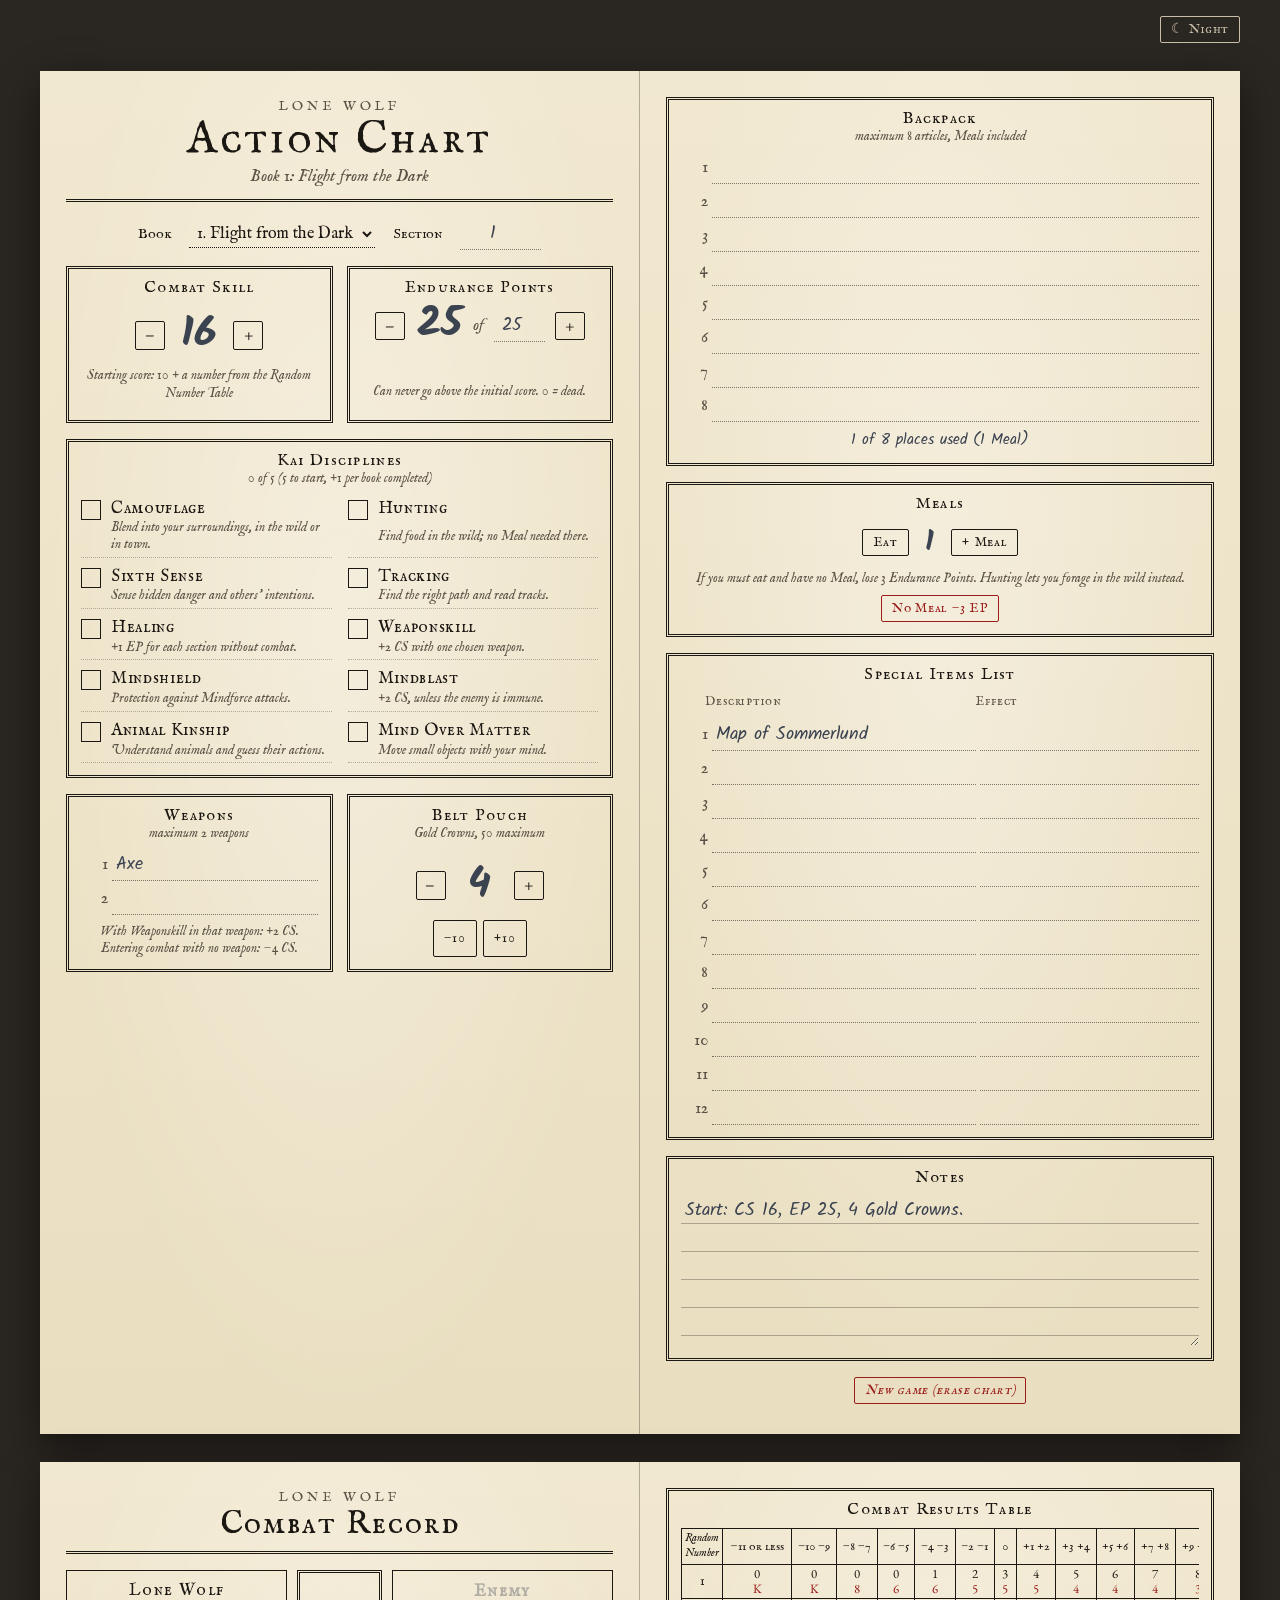
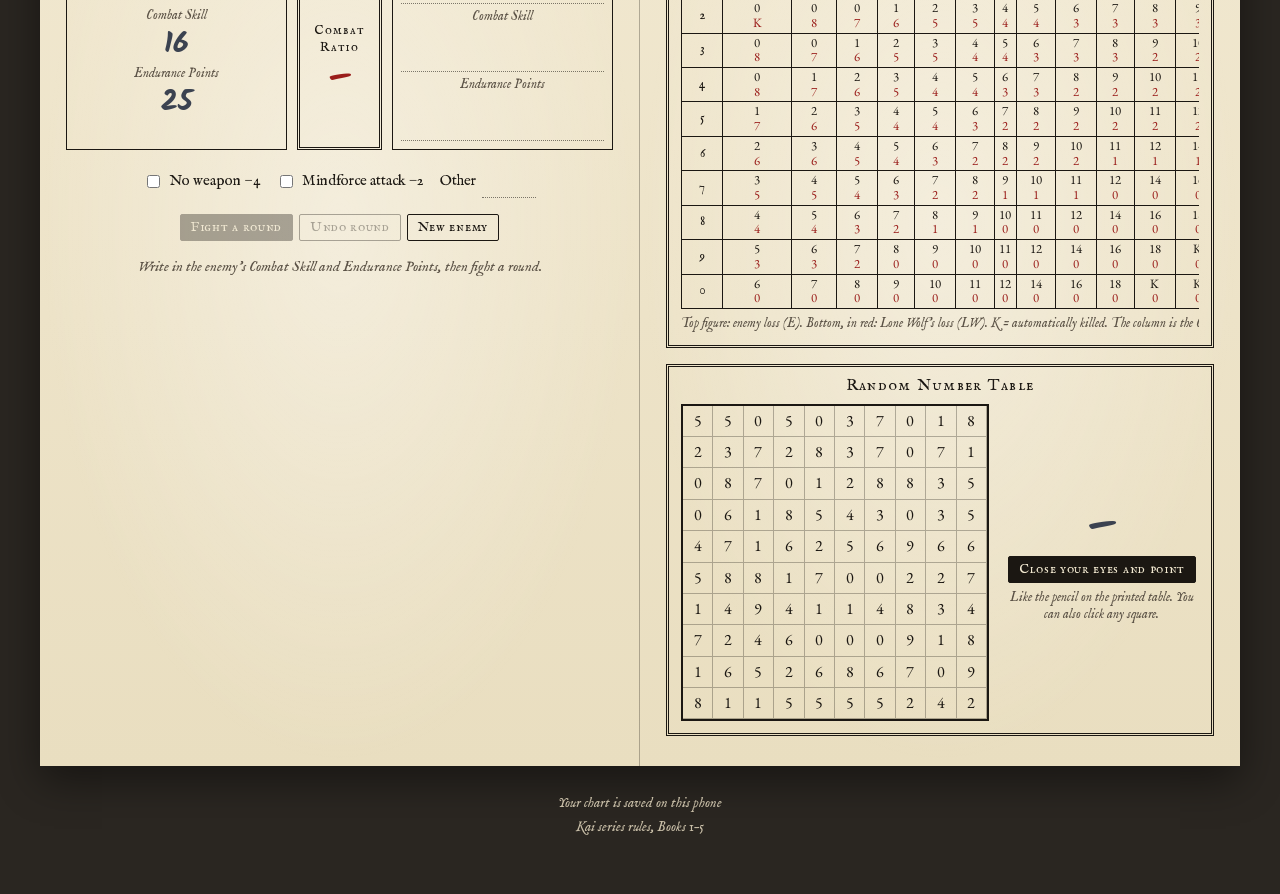
==== LoneWolf-android/app/src/main/assets/index.html @ be319296 "Lone Wolf Action Chart: web page and Android app A digital Action Chart for the Kai series (Books 1-" ====
<!doctype html>
<html lang="en">
<head>
<meta charset="utf-8">
<meta name="viewport" content="width=device-width, initial-scale=1, viewport-fit=cover">
<style>
:root{padding-top:env(safe-area-inset-top,0px);padding-bottom:env(safe-area-inset-bottom,0px)}
body{margin:0}
img{max-width:100%}
[hidden]{display:none!important}
</style><title>Lone Wolf Action Chart</title>
<meta name="claude:viewport-fit-sides" content="cover">
<link rel="stylesheet" href="fonts/fonts.css">
<style>
/* Layout: the printed Action Chart from the gamebooks. Two facing pages on a desk: the chart (stats, disciplines, gear) and the combat pages (Combat Record, Combat Results Table, Random Number Table). Day = paper and ink; Night = black page with pale ink. Entries are written in pencil. */
:root{
  color-scheme:light;
  --desk:#2A2621; --paper:#F1E8D0; --paper-2:#E9DEC0; --ink:#1B1712; --ink-soft:#5B5246;
  --pencil:#3B4250; --red:#9A1D1A; --red-on-ink:#F4B7B0; --hl:rgba(154,29,26,.14);
  --faint:rgba(27,23,18,.3); --faint-2:rgba(27,23,18,.55); --wash:rgba(27,23,18,.07);
  --sheen:rgba(255,255,255,.35); --shadow:rgba(0,0,0,.45); --foot:#C9BFA8; --placeholder:rgba(59,66,80,.35);
  --title:"IM Fell English SC", "Palatino Linotype", Georgia, serif;
  --serif:"EB Garamond", "Palatino Linotype", Georgia, serif;
  --fell:"IM Fell English", Georgia, serif;
  --hand:"Kalam", "Segoe Print", "Comic Sans MS", cursive;
}
:root.night{
  color-scheme:dark;
  --desk:#050505; --paper:#171512; --paper-2:#100F0D; --ink:#E7DDC5; --ink-soft:#A3987F;
  --pencil:#BAC6DA; --red:#E36A5F; --red-on-ink:#8E1A16; --hl:rgba(227,106,95,.2);
  --faint:rgba(231,221,197,.22); --faint-2:rgba(231,221,197,.45); --wash:rgba(231,221,197,.08);
  --sheen:rgba(255,255,255,.03); --shadow:rgba(0,0,0,.8); --foot:#8E8470; --placeholder:rgba(186,198,218,.3);
}
body{background:var(--desk);color:var(--ink);font-family:var(--serif);font-size:17px;line-height:1.4;
  padding-left:max(16px,env(safe-area-inset-left,0px));padding-right:max(16px,env(safe-area-inset-right,0px));padding-block:16px 56px;transition:background .3s}
.wrap{max-width:1200px;margin:0 auto;display:grid;gap:28px}
.topbar{display:flex;justify-content:flex-end}
.spread{display:grid;grid-template-columns:minmax(0,1fr) minmax(0,1fr);gap:0;box-shadow:0 14px 40px var(--shadow)}
@media (max-width:920px){.spread{grid-template-columns:minmax(0,1fr);gap:16px;box-shadow:none}.page{box-shadow:0 10px 28px var(--shadow)}}
.page{background:var(--paper);background-image:radial-gradient(ellipse at 50% 40%,var(--sheen),transparent 70%),linear-gradient(var(--paper),var(--paper-2));
  padding:26px 26px 30px;display:grid;gap:16px;align-content:start;min-width:0}
.spread .page:first-child{border-right:1px solid var(--faint)}
@media (max-width:480px){.page{padding:18px 14px 22px}}

h1,h2,h3{margin:0;font-weight:400;text-wrap:balance}
.masthead{text-align:center;display:grid;gap:2px;border-bottom:3px double var(--ink);padding-bottom:10px}
.masthead .series{font-family:var(--title);letter-spacing:.3em;font-size:.85rem;color:var(--ink-soft)}
.masthead h1,.masthead h2{font-family:var(--title);font-size:clamp(2rem,5vw,2.8rem);letter-spacing:.06em;line-height:1}
.masthead h2{font-size:2rem}
.masthead .book{font-family:var(--fell);font-style:italic;color:var(--ink-soft)}
.meta{display:flex;flex-wrap:wrap;gap:8px 18px;justify-content:center;align-items:baseline;font-family:var(--title);font-size:.9rem}
.meta select{font-family:var(--fell);font-size:1rem;background:transparent;border:0;border-bottom:1px dotted var(--ink);color:var(--ink);padding:2px 4px;max-width:100%}
.meta select option,.ws select option{background:var(--paper);color:var(--ink)}
#section{width:4.5em;text-align:center}

.box{border:3px double var(--ink);padding:10px 12px 12px;display:grid;gap:8px;min-width:0;position:relative}
.box>.cap{font-family:var(--title);font-size:1.02rem;letter-spacing:.08em;text-align:center;line-height:1.15}
.box>.cap small{display:block;font-family:var(--fell);font-style:italic;letter-spacing:0;font-size:.82rem;color:var(--ink-soft)}
.rule{font-family:var(--fell);font-style:italic;font-size:.82rem;color:var(--ink-soft);text-align:center;line-height:1.3}
.two{display:grid;grid-template-columns:minmax(0,1fr) minmax(0,1fr);gap:14px}
@media (max-width:480px){.two{grid-template-columns:minmax(0,1fr)}}

.hand,input.hand,textarea.hand{font-family:var(--hand);color:var(--pencil)}
input.hand,textarea.hand{background:transparent;border:0;border-bottom:1px dotted var(--faint-2);border-radius:0;font-size:1.12rem;padding:1px 4px;width:100%;box-sizing:border-box;min-width:0}
input.hand::placeholder,textarea.hand::placeholder{color:var(--placeholder)}
textarea.hand{resize:vertical;min-height:150px;line-height:1.75rem;border:0;
  background-image:repeating-linear-gradient(transparent 0 calc(1.75rem - 1px),var(--faint) calc(1.75rem - 1px) 1.75rem);background-attachment:local}
input:focus-visible,textarea:focus-visible,select:focus-visible,button:focus-visible{outline:2px solid var(--red);outline-offset:2px}

button{font:inherit;cursor:pointer;background:transparent;color:var(--ink);border:1px solid var(--ink);border-radius:2px;padding:3px 10px;font-family:var(--title);font-size:.85rem;letter-spacing:.05em}
button:hover{background:var(--wash)}
button:disabled{opacity:.35;cursor:not-allowed}
button.strong{background:var(--ink);color:var(--paper)}
button.strong:hover{background:var(--ink-soft)}
button.red{color:var(--red);border-color:var(--red)}
.theme-btn{color:var(--foot);border-color:var(--foot);display:flex;gap:8px;align-items:center}
.theme-btn:hover{background:rgba(255,255,255,.06)}
.tools{display:flex;gap:6px;flex-wrap:wrap;justify-content:center}
.step{min-width:30px;padding:2px 6px;font-family:var(--serif);font-size:1rem}

.score{display:flex;align-items:center;justify-content:center;gap:10px;flex-wrap:wrap}
.score .val{font-family:var(--hand);font-weight:700;font-size:2.6rem;line-height:1;color:var(--pencil);min-width:2.2ch;text-align:center}
.score .of{font-family:var(--fell);font-style:italic;color:var(--ink-soft)}
.score input{width:2.8em;text-align:center}
.tally{display:flex;flex-wrap:wrap;gap:2px 6px;justify-content:center;font-family:var(--hand);color:var(--ink-soft);font-size:.95rem;min-height:1.3em}
.tally s{color:var(--placeholder)}
.dead .val{color:var(--red)}

.discs{display:grid;grid-template-columns:repeat(auto-fill,minmax(220px,1fr));gap:4px 16px}
.disc{display:grid;grid-template-columns:22px 1fr;gap:0 8px;align-items:start;cursor:pointer;padding:3px 0;border-bottom:1px dotted var(--faint)}
.disc input{position:absolute;opacity:0;pointer-events:none}
.tick{width:18px;height:18px;border:1.5px solid var(--ink);margin-top:3px;display:grid;place-items:center;font-family:var(--hand);font-weight:700;color:var(--pencil);font-size:1.15rem;line-height:1}
.disc input:checked+.tick::after{content:"✓"}
.disc input:focus-visible+.tick{outline:2px solid var(--red);outline-offset:2px}
.disc b{font-family:var(--title);font-weight:400;letter-spacing:.04em}
.disc small{grid-column:2;font-family:var(--fell);font-style:italic;color:var(--ink-soft);font-size:.83rem;line-height:1.25}
.disc.on b{text-decoration:underline;text-decoration-style:wavy;text-decoration-color:var(--faint-2);text-underline-offset:3px}
.count{font-family:var(--hand);color:var(--pencil);text-align:center}
.count.over{color:var(--red)}
.ws{display:flex;gap:8px;align-items:baseline;justify-content:center;flex-wrap:wrap;font-family:var(--fell);font-style:italic}
.ws select{font-family:var(--hand);color:var(--pencil);font-size:1.05rem;background:transparent;border:0;border-bottom:1px dotted var(--ink)}

.lines{display:grid;gap:2px}
.line{display:grid;grid-template-columns:1.6em minmax(0,1fr);align-items:baseline;gap:4px}
.line i{font-style:normal;font-family:var(--fell);color:var(--ink-soft);text-align:right;font-variant-numeric:tabular-nums}
.line.fx{grid-template-columns:1.6em minmax(0,1.2fr) minmax(0,1fr)}
.colhead{display:grid;grid-template-columns:1.6em minmax(0,1.2fr) minmax(0,1fr);gap:4px;font-family:var(--title);font-size:.8rem;letter-spacing:.06em;color:var(--ink-soft)}
.meal{display:flex;align-items:center;justify-content:center;gap:10px;flex-wrap:wrap}
.meal .val{font-family:var(--hand);font-weight:700;font-size:1.8rem;color:var(--pencil);min-width:1.5ch;text-align:center}
.packcount{text-align:center;font-family:var(--hand);color:var(--pencil);font-size:.95rem}
.packcount.over{color:var(--red)}

.record{display:grid;grid-template-columns:minmax(0,1fr) auto minmax(0,1fr);gap:10px;align-items:stretch}
@media (max-width:480px){.record{grid-template-columns:minmax(0,1fr)}}
.side{border:1.5px solid var(--ink);padding:8px;display:grid;gap:4px;text-align:center;align-content:start}
.side .who{font-family:var(--title);letter-spacing:.08em}
.side .lab{font-family:var(--fell);font-style:italic;font-size:.82rem;color:var(--ink-soft)}
.side .v{font-family:var(--hand);font-weight:700;font-size:1.8rem;color:var(--pencil);line-height:1.1}
.side input.hand{text-align:center;font-weight:700;font-size:1.5rem}
.side input.hand.who{font-size:1.1rem}
.ratiobox{border:3px double var(--ink);display:grid;place-content:center;text-align:center;padding:8px 14px;gap:2px}
.ratiobox .lab{font-family:var(--title);font-size:.8rem;letter-spacing:.08em}
.ratiobox .v{font-family:var(--hand);font-weight:700;font-size:2.4rem;color:var(--red);line-height:1}
.mods{display:flex;flex-wrap:wrap;gap:4px 16px;justify-content:center;font-family:var(--fell);font-size:.92rem}
.mods label{display:flex;gap:6px;align-items:center;cursor:pointer}
.mods input[type=checkbox]{accent-color:var(--ink)}
.mods input.hand{width:3em;text-align:center}
.verdict{text-align:center;font-family:var(--title);font-size:1.15rem;letter-spacing:.06em;padding:6px;border-top:1px solid var(--ink);border-bottom:1px solid var(--ink)}
.verdict.lose{color:var(--red)}
.log{max-height:210px;overflow:auto}
.log table{width:100%;border-collapse:collapse;font-size:.92rem}
.log th{font-family:var(--title);font-weight:400;font-size:.78rem;letter-spacing:.06em;color:var(--ink-soft);border-bottom:1px solid var(--ink);text-align:center;padding:2px}
.log td{font-family:var(--hand);color:var(--pencil);text-align:center;border-bottom:1px dotted var(--faint);padding:1px 2px}
.log td.l{color:var(--red)}
.empty{font-family:var(--fell);font-style:italic;color:var(--ink-soft);text-align:center;font-size:.92rem}

.scroll{overflow-x:auto}
.crt{border-collapse:collapse;font-family:var(--serif);font-size:.8rem;width:100%;min-width:620px;font-variant-numeric:tabular-nums}
.crt th,.crt td{border:1px solid var(--ink);padding:2px 3px;text-align:center;white-space:nowrap}
.crt thead th{font-family:var(--title);font-weight:400;font-size:.76rem}
.crt tbody th{font-family:var(--title);font-weight:400;width:2em}
.crt td{line-height:1.15}
.crt td .e{display:block}
.crt td .l{display:block;color:var(--red)}
.crt .col-on{background:var(--hl)}
.crt td.hit{background:var(--ink);color:var(--paper)}
.crt td.hit .l{color:var(--red-on-ink)}
.crt caption{caption-side:bottom;font-family:var(--fell);font-style:italic;color:var(--ink-soft);font-size:.8rem;padding-top:6px;text-align:left}
.crt .corner{font-family:var(--fell);font-style:italic;font-size:.7rem}

.rnt-wrap{display:grid;grid-template-columns:auto minmax(0,1fr);gap:16px;align-items:center}
@media (max-width:480px){.rnt-wrap{grid-template-columns:minmax(0,1fr);justify-items:center}}
.rnt{display:grid;grid-template-columns:repeat(10,1.9em);border:2px solid var(--ink);font-family:var(--serif);font-size:1rem}
.rnt span{display:grid;place-items:center;height:1.9em;border-right:1px solid var(--faint);border-bottom:1px solid var(--faint);position:relative;cursor:pointer;user-select:none}
.rnt span:hover{background:var(--wash)}
.rnt span.dot::after{content:"";position:absolute;inset:3px;border:2px solid var(--pencil);border-radius:50%;transform:rotate(-12deg)}
.picked{display:grid;gap:6px;justify-items:center;text-align:center}
.picked .v{font-family:var(--hand);font-weight:700;font-size:3rem;line-height:1;color:var(--pencil);min-height:1em}
.picked .v.pop{animation:pop .3s ease}
@keyframes pop{from{transform:scale(.7) rotate(-10deg)}to{transform:none}}
@media (prefers-reduced-motion:reduce){.picked .v.pop{animation:none}body{transition:none}}

.foot{color:var(--foot);font-family:var(--fell);font-style:italic;font-size:.88rem;text-align:center;display:grid;gap:4px}
.confirm{display:flex;gap:6px;align-items:center;justify-content:center;flex-wrap:wrap;font-family:var(--fell);font-style:italic}
</style>

<div class="wrap">
  <div class="topbar"><button class="theme-btn" id="themeBtn" aria-pressed="false">☾ Night</button></div>

  <div class="spread">
    <div class="page">
      <div class="masthead">
        <div class="series">LONE WOLF</div>
        <h1>Action Chart</h1>
        <div class="book" id="bookName"></div>
      </div>
      <div class="meta">
        <label for="book">Book</label><select id="book"></select>
        <label for="section">Section</label><input class="hand" type="number" id="section" min="1" max="400" inputmode="numeric">
      </div>

      <div class="two">
        <div class="box" id="csBox">
          <div class="cap">Combat Skill</div>
          <div class="score"><button class="step" data-step="cs:-1" aria-label="Decrease Combat Skill">−</button><span class="val" id="csVal">0</span><button class="step" data-step="cs:1" aria-label="Increase Combat Skill">+</button></div>
          <div class="rule">Starting score: 10 + a number from the Random Number Table</div>
        </div>
        <div class="box" id="epBox">
          <div class="cap">Endurance Points</div>
          <div class="score"><button class="step" data-step="ep:-1" aria-label="Decrease Endurance">−</button><span class="val" id="epVal">0</span>
            <span class="of">of</span><input class="hand" type="number" id="epMax" min="1" aria-label="Initial Endurance"><button class="step" data-step="ep:1" aria-label="Increase Endurance">+</button></div>
          <div class="tally" id="tally" aria-hidden="true"></div>
          <div class="rule">Can never go above the initial score. 0 = dead.</div>
          <div class="tools"><button id="healBtn">Healing +1</button></div>
        </div>
      </div>

      <div class="box">
        <div class="cap">Kai Disciplines<small id="discCount" class="count"></small></div>
        <div class="discs" id="discs"></div>
        <div class="ws" id="wsBox" hidden>
          <label for="wsWeapon">Weaponskill in:</label><select id="wsWeapon"></select>
          <button id="wsRoll">Pick weapon at random</button>
        </div>
      </div>

      <div class="two">
        <div class="box">
          <div class="cap">Weapons<small>maximum 2 weapons</small></div>
          <div class="lines" id="weapons"></div>
          <div class="rule">With Weaponskill in that weapon: +2 CS. Entering combat with no weapon: −4 CS.</div>
        </div>
        <div class="box">
          <div class="cap">Belt Pouch<small>Gold Crowns, 50 maximum</small></div>
          <div class="score"><button class="step" data-step="gold:-1" aria-label="Remove one Gold Crown">−</button><span class="val" id="goldVal">0</span><button class="step" data-step="gold:1" aria-label="Add one Gold Crown">+</button></div>
          <div class="tools"><button data-step="gold:-10">−10</button><button data-step="gold:10">+10</button></div>
        </div>
      </div>
    </div>

    <div class="page">
      <div class="box">
        <div class="cap">Backpack<small>maximum 8 articles, Meals included</small></div>
        <div class="lines" id="pack"></div>
        <div class="packcount" id="packCount"></div>
      </div>
      <div class="box">
        <div class="cap">Meals</div>
        <div class="meal"><button id="eatMeal">Eat</button><span class="val" id="mealVal">0</span><button id="addMeal">+ Meal</button></div>
        <div class="rule">If you must eat and have no Meal, lose 3 Endurance Points. Hunting lets you forage in the wild instead.</div>
        <div class="tools"><button class="red" id="noMeal">No Meal −3 EP</button></div>
      </div>
      <div class="box">
        <div class="cap">Special Items List</div>
        <div class="colhead" aria-hidden="true"><span></span><span>Description</span><span>Effect</span></div>
        <div class="lines" id="special"></div>
      </div>
      <div class="box">
        <div class="cap">Notes</div>
        <textarea class="hand" id="notes" aria-label="Notes" placeholder="codes, choices, who waits for you in Holmgard…"></textarea>
      </div>
      <div class="confirm" id="newGameBox"></div>
    </div>
  </div>

  <div class="spread">
    <div class="page">
      <div class="masthead"><div class="series">LONE WOLF</div><h2>Combat Record</h2></div>
      <div class="record">
        <div class="side">
          <div class="who">Lone Wolf</div>
          <div class="lab">Combat Skill</div><div class="v" id="vsLw">0</div>
          <div class="lab">Endurance Points</div><div class="v" id="vsLwEp">0</div>
        </div>
        <div class="ratiobox"><span class="lab">Combat<br>Ratio</span><span class="v" id="ratio">–</span></div>
        <div class="side">
          <input class="hand who" type="text" id="foeName" placeholder="Enemy" aria-label="Enemy name">
          <label class="lab" for="foeCs">Combat Skill</label><input class="hand" type="number" id="foeCs" min="0" inputmode="numeric">
          <label class="lab" for="foeEp">Endurance Points</label><input class="hand" type="number" id="foeEp" min="0" inputmode="numeric">
        </div>
      </div>
      <div class="mods">
        <label><input type="checkbox" id="mMind"> Mindblast +2</label>
        <label><input type="checkbox" id="mWs"> Weaponskill +2</label>
        <label><input type="checkbox" id="mNoW"> No weapon −4</label>
        <label><input type="checkbox" id="mPsi"> Mindforce attack −2</label>
        <label>Other <input class="hand" type="number" id="mOther" step="1" aria-label="Other modifier"></label>
      </div>
      <div class="verdict" id="result" hidden></div>
      <div class="tools"><button class="strong" id="fight">Fight a round</button><button id="undo">Undo round</button><button id="clearFoe">New enemy</button></div>
      <div class="log" id="log"></div>
    </div>

    <div class="page">
      <div class="box">
        <div class="cap">Combat Results Table</div>
        <div class="scroll"><table class="crt" id="crt"></table></div>
      </div>
      <div class="box">
        <div class="cap">Random Number Table</div>
        <div class="rnt-wrap">
          <div class="rnt" id="rnt" role="grid" aria-label="Random Number Table"></div>
          <div class="picked">
            <div class="v" id="die">–</div>
            <button class="strong" id="rollBtn">Close your eyes and point</button>
            <div class="rule">Like the pencil on the printed table. You can also click any square.</div>
          </div>
        </div>
      </div>
    </div>
  </div>

  <div class="foot"><span id="status">Your chart is saved on this phone</span><span>Kai series rules, Books 1–5</span></div>
</div>

<script>
(function(){
/* ---------- theme (per-viewer preference) ---------- */
const TKEY="lw-action-chart-theme";
function hostDark(){const t=document.documentElement.dataset.theme;if(t)return t==="dark";return matchMedia("(prefers-color-scheme: dark)").matches}
let night;try{const t=localStorage.getItem(TKEY);night=t?t==="night":hostDark()}catch(e){night=hostDark()}
function applyTheme(){document.documentElement.classList.toggle("night",night);const b=document.getElementById("themeBtn");
  b.textContent=night?"☀ Day":"☾ Night";b.setAttribute("aria-pressed",String(night));b.setAttribute("aria-label",night?"Switch to day colours":"Switch to night colours")}
applyTheme();
document.getElementById("themeBtn").onclick=()=>{night=!night;try{localStorage.setItem(TKEY,night?"night":"day")}catch(e){}applyTheme()};

const BOOKS=["Flight from the Dark","Fire on the Water","The Caverns of Kalte","The Chasm of Doom","Shadow on the Sand"];
const DISC=[
 ["camouflage","Camouflage","Blend into your surroundings, in the wild or in town."],
 ["hunting","Hunting","Find food in the wild; no Meal needed there."],
 ["sixth","Sixth Sense","Sense hidden danger and others' intentions."],
 ["tracking","Tracking","Find the right path and read tracks."],
 ["healing","Healing","+1 EP for each section without combat."],
 ["weaponskill","Weaponskill","+2 CS with one chosen weapon."],
 ["mindshield","Mindshield","Protection against Mindforce attacks."],
 ["mindblast","Mindblast","+2 CS, unless the enemy is immune."],
 ["animal","Animal Kinship","Understand animals and guess their actions."],
 ["mom","Mind Over Matter","Move small objects with your mind."]
];
const WS=["Dagger","Spear","Mace","Short Sword","Warhammer","Sword","Axe","Sword","Quarterstaff","Broadsword"];
const COLS=["−11 or less","−10 −9","−8 −7","−6 −5","−4 −3","−2 −1","0","+1 +2","+3 +4","+5 +6","+7 +8","+9 +10","+11 or more"];
const CRT=[
 "0/K 0/K 0/8 0/6 1/6 2/5 3/5 4/5 5/4 6/4 7/4 8/3 9/3",
 "0/K 0/8 0/7 1/6 2/5 3/5 4/4 5/4 6/3 7/3 8/3 9/3 10/2",
 "0/8 0/7 1/6 2/5 3/5 4/4 5/4 6/3 7/3 8/3 9/2 10/2 11/2",
 "0/8 1/7 2/6 3/5 4/4 5/4 6/3 7/3 8/2 9/2 10/2 11/2 12/2",
 "1/7 2/6 3/5 4/4 5/4 6/3 7/2 8/2 9/2 10/2 11/2 12/2 14/1",
 "2/6 3/6 4/5 5/4 6/3 7/2 8/2 9/2 10/2 11/1 12/1 14/1 16/1",
 "3/5 4/5 5/4 6/3 7/2 8/2 9/1 10/1 11/1 12/0 14/0 16/0 18/0",
 "4/4 5/4 6/3 7/2 8/1 9/1 10/0 11/0 12/0 14/0 16/0 18/0 K/0",
 "5/3 6/3 7/2 8/0 9/0 10/0 11/0 12/0 14/0 16/0 18/0 K/0 K/0",
 "6/0 7/0 8/0 9/0 10/0 11/0 12/0 14/0 16/0 18/0 K/0 K/0 K/0"
].map(r=>r.split(" ").map(c=>c.split("/")));
const KEY="lw-action-chart-v1";
const $=id=>document.getElementById(id);
const clamp=(v,a,b)=>Math.max(a,Math.min(b,v));

let seed=1984;const sr=()=>{seed=(seed*1103515245+12345)&0x7fffffff;return seed};
const RNT=Array.from({length:100},()=>Math.floor(sr()/0x7fffffff*10)%10);
function pick(cell){const i=cell==null?Math.floor(Math.random()*100):cell;
  document.querySelectorAll("#rnt span").forEach((s,k)=>s.classList.toggle("dot",k===i));
  const d=$("die");d.textContent=RNT[i];d.classList.remove("pop");void d.offsetWidth;d.classList.add("pop");return RNT[i]}

function fresh(){
  const r1=Math.floor(Math.random()*10),r2=Math.floor(Math.random()*10),g=Math.floor(Math.random()*10),ep=20+r2;
  return {v:1,updated:Date.now(),book:1,section:"1",cs:10+r1,ep,epMax:ep,discs:[],wsWeapon:"",
    weapons:["Axe",""],pack:Array(8).fill(""),meals:1,gold:g,
    special:["Map of Sommerlund","","","","","","","","","","",""],specialFx:Array(12).fill(""),
    notes:"Start: CS "+(10+r1)+", EP "+ep+", "+g+" Gold Crowns.",
    foe:{name:"",cs:"",ep:""},mods:{mind:false,ws:false,now:false,psi:false,other:0},log:[]};
}
function migrate(s){
  if(!s||s.v!==1)return null;
  if(s.meals==null){const m=x=>/^(meal|obrok)s?$/i.test((x||"").trim());s.meals=s.pack.filter(m).length;s.pack=s.pack.map(x=>m(x)?"":x)}
  if(!s.specialFx)s.specialFx=Array(12).fill("");
  return s;
}
let S;try{S=migrate(JSON.parse(localStorage.getItem(KEY)||"null"))}catch(e){S=null}
if(!S)S=fresh();

$("book").innerHTML=BOOKS.map((b,i)=>`<option value="${i+1}">${i+1}. ${b}</option>`).join("");
$("discs").innerHTML=DISC.map(([id,n,d])=>`<label class="disc" id="d_${id}"><input type="checkbox" data-disc="${id}"><span class="tick"></span><b>${n}</b><small>${d}</small></label>`).join("");
$("wsWeapon").innerHTML=`<option value="">—</option>`+[...new Set(WS)].map(w=>`<option>${w}</option>`).join("");
function lines(el,n,key,fx,label){el.innerHTML=Array.from({length:n},(_,i)=>`<div class="line${fx?" fx":""}"><i>${i+1}</i><input class="hand" type="text" id="${key}${i}" data-list="${key}" data-i="${i}" aria-label="${label} ${i+1}">${fx?`<input class="hand" type="text" id="${fx}${i}" data-list="${fx}" data-i="${i}" aria-label="Effect ${i+1}">`:""}</div>`).join("")}
lines($("weapons"),2,"weapons",null,"Weapon");lines($("pack"),8,"pack",null,"Backpack item");lines($("special"),12,"special","specialFx","Special item");
$("crt").innerHTML=`<thead><tr><th class="corner">Random<br>Number</th>${COLS.map((c,i)=>`<th data-col="${i}">${c}</th>`).join("")}</tr></thead><tbody>`+
  CRT.map((row,ri)=>`<tr><th>${ri===9?0:ri+1}</th>${row.map((c,ci)=>`<td data-r="${ri}" data-c="${ci}"><span class="e">${c[0]}</span><span class="l">${c[1]}</span></td>`).join("")}</tr>`).join("")+
  `</tbody><caption>Top figure: enemy loss (E). Bottom, in red: Lone Wolf's loss (LW). K = automatically killed. The column is the Combat Ratio.</caption>`;
$("rnt").innerHTML=RNT.map((n,i)=>`<span data-cell="${i}" role="gridcell">${n}</span>`).join("");

const has=id=>S.discs.includes(id);
const allowed=()=>4+Number(S.book);
const packUsed=()=>S.pack.filter(x=>x.trim()).length+S.meals;
function lwCs(){const m=S.mods;return S.cs+(m.mind?2:0)+(m.ws?2:0)-(m.now?4:0)-(m.psi?2:0)+(Number(m.other)||0)}
const ratio=()=>lwCs()-(Number(S.foe.cs)||0);
function colOf(r){if(r<=-11)return 0;if(r>=11)return 12;return 6+Math.sign(r)*Math.ceil(Math.abs(r)/2)}

function setVal(id,v){const el=$(id);if(el&&document.activeElement!==el&&el.value!==String(v??""))el.value=v??""}
function render(){
  setVal("book",S.book);$("bookName").textContent="Book "+S.book+": "+BOOKS[S.book-1];setVal("section",S.section);
  $("csVal").textContent=S.cs;$("epVal").textContent=S.ep;setVal("epMax",S.epMax);
  $("epBox").classList.toggle("dead",S.ep<=0);
  const lost=S.epMax-S.ep;$("tally").innerHTML=lost>0?Array.from({length:Math.min(lost,6)},(_,i)=>`<s>${S.epMax-i}</s>`).join("")+(lost>6?"<span>…</span>":""):"";
  $("healBtn").hidden=!has("healing");$("goldVal").textContent=S.gold;$("mealVal").textContent=S.meals;
  DISC.forEach(([id])=>{const on=has(id);$("d_"+id).classList.toggle("on",on);$("d_"+id).querySelector("input").checked=on});
  const c=$("discCount");c.textContent=S.discs.length+" of "+allowed()+" (5 to start, +1 per book completed)";c.classList.toggle("over",S.discs.length>allowed());
  $("wsBox").hidden=!has("weaponskill");setVal("wsWeapon",S.wsWeapon);
  ["weapons","pack","special","specialFx"].forEach(k=>S[k].forEach((v,i)=>setVal(k+i,v)));
  const u=packUsed(),pc=$("packCount");pc.textContent=u+" of 8 places used ("+S.meals+" Meal"+(S.meals===1?"":"s")+")";pc.classList.toggle("over",u>8);
  $("addMeal").disabled=u>=8;$("eatMeal").disabled=S.meals<=0;
  setVal("notes",S.notes);
  setVal("foeName",S.foe.name);setVal("foeCs",S.foe.cs);setVal("foeEp",S.foe.ep);
  $("mMind").checked=S.mods.mind;$("mWs").checked=S.mods.ws;$("mNoW").checked=S.mods.now;$("mPsi").checked=S.mods.psi;setVal("mOther",S.mods.other||"");
  $("mMind").parentElement.hidden=!has("mindblast");$("mWs").parentElement.hidden=!has("weaponskill");$("mPsi").parentElement.hidden=has("mindshield");
  const r=ratio(),noFoe=S.foe.cs==="";
  $("vsLw").textContent=lwCs();$("vsLwEp").textContent=S.ep;$("ratio").textContent=noFoe?"–":(r>0?"+":"")+r;
  const col=colOf(r),last=S.log[S.log.length-1];
  document.querySelectorAll("#crt [data-c],#crt th[data-col]").forEach(td=>{
    const ci=Number(td.dataset.c??td.dataset.col);td.classList.toggle("col-on",!noFoe&&ci===col);
    td.classList.toggle("hit",!!last&&td.dataset.r!==undefined&&Number(td.dataset.r)===last.row&&ci===last.col)});
  const res=$("result"),foeDead=S.foe.ep!==""&&Number(S.foe.ep)<=0,lwDead=S.ep<=0;
  if(lwDead){res.hidden=false;res.className="verdict lose";res.textContent="Your life and your quest end here."}
  else if(foeDead){res.hidden=false;res.className="verdict";res.textContent=(S.foe.name||"The enemy")+" is defeated"}
  else res.hidden=true;
  $("fight").disabled=lwDead||foeDead||noFoe||S.foe.ep==="";$("undo").disabled=!S.log.length;
  $("log").innerHTML=S.log.length?`<table><thead><tr><th>Round</th><th>Number</th><th>Ratio</th><th>Enemy</th><th>Lone Wolf</th></tr></thead><tbody>`+
    S.log.map((l,i)=>`<tr><td>${i+1}</td><td>${l.n}</td><td>${l.ratio>0?"+":""}${l.ratio}</td><td>−${l.e}</td><td class="l">−${l.l}</td></tr>`).reverse().join("")+`</tbody></table>`
    :`<div class="empty">Write in the enemy's Combat Skill and Endurance Points, then fight a round.</div>`;
}

let ref=null,saveT=null,writing=false,again=false;
function save(){S.updated=Date.now();try{localStorage.setItem(KEY,JSON.stringify(S))}catch(e){}clearTimeout(saveT);saveT=setTimeout(push,700)}
async function push(){if(!ref)return;if(writing){again=true;return}writing=true;
  try{await ref.set({sheet:JSON.parse(JSON.stringify(S)),updated:S.updated});$("status").textContent="Your chart is saved to your account"}
  catch(e){$("status").textContent="Couldn't save to your account; your chart is saved in this browser"}
  writing=false;if(again){again=false;push()}}
function change(fn){fn();save();render()}

document.addEventListener("click",e=>{
  const b=e.target.closest("[data-step]");if(b){const [k,d]=b.dataset.step.split(":"),n=Number(d);
    change(()=>{if(k==="cs")S.cs=clamp(S.cs+n,0,99);if(k==="ep")S.ep=clamp(S.ep+n,0,S.epMax);if(k==="gold")S.gold=clamp(S.gold+n,0,50)});return}
  const cell=e.target.closest("[data-cell]");if(cell)pick(Number(cell.dataset.cell));
});
$("book").onchange=e=>change(()=>S.book=Number(e.target.value));
$("section").oninput=e=>change(()=>S.section=e.target.value);
$("epMax").onchange=e=>change(()=>{S.epMax=Math.max(1,Number(e.target.value)||1);S.ep=Math.min(S.ep,S.epMax)});
$("healBtn").onclick=()=>change(()=>S.ep=Math.min(S.epMax,S.ep+1));
$("discs").addEventListener("change",e=>{const id=e.target.dataset.disc;if(!id)return;
  change(()=>{S.discs=e.target.checked?[...S.discs,id]:S.discs.filter(x=>x!==id);
    if(id==="mindblast")S.mods.mind=e.target.checked;
    if(id==="weaponskill"&&e.target.checked&&!S.wsWeapon)S.wsWeapon=WS[pick()];
    if(id==="weaponskill"&&!e.target.checked)S.mods.ws=false;
    if(id==="mindshield"&&e.target.checked)S.mods.psi=false})});
$("wsWeapon").onchange=e=>change(()=>S.wsWeapon=e.target.value);
$("wsRoll").onclick=()=>change(()=>S.wsWeapon=WS[pick()]);
document.addEventListener("input",e=>{const k=e.target.dataset.list;if(!k)return;S[k][Number(e.target.dataset.i)]=e.target.value;save();if(k==="pack")render()});
$("addMeal").onclick=()=>change(()=>{if(packUsed()<8)S.meals++});
$("eatMeal").onclick=()=>change(()=>S.meals=Math.max(0,S.meals-1));
$("noMeal").onclick=()=>change(()=>S.ep=Math.max(0,S.ep-3));
$("notes").oninput=e=>{S.notes=e.target.value;save()};
$("foeName").oninput=e=>change(()=>S.foe.name=e.target.value);
$("foeCs").oninput=e=>change(()=>S.foe.cs=e.target.value===""?"":Number(e.target.value));
$("foeEp").oninput=e=>change(()=>S.foe.ep=e.target.value===""?"":Number(e.target.value));
[["mMind","mind"],["mWs","ws"],["mNoW","now"],["mPsi","psi"]].forEach(([id,k])=>$(id).onchange=e=>change(()=>S.mods[k]=e.target.checked));
$("mOther").oninput=e=>change(()=>S.mods.other=Number(e.target.value)||0);
$("clearFoe").onclick=()=>change(()=>{S.foe={name:"",cs:"",ep:""};S.log=[];S.mods.now=false;S.mods.psi=false;S.mods.other=0});
$("rollBtn").onclick=()=>pick();
$("fight").onclick=()=>change(()=>{
  const n=pick(),r=ratio(),row=n===0?9:n-1,col=colOf(r),[ce,cl]=CRT[row][col];
  const fe=Number(S.foe.ep),e=ce==="K"?fe:Number(ce),l=cl==="K"?S.ep:Number(cl);
  S.foe.ep=Math.max(0,fe-e);S.ep=Math.max(0,S.ep-l);S.log.push({n,ratio:r,row,col,e,l})});
$("undo").onclick=()=>change(()=>{const l=S.log.pop();if(!l)return;S.foe.ep=Number(S.foe.ep)+l.e;S.ep=Math.min(S.epMax,S.ep+l.l)});

function newGameIdle(){const box=$("newGameBox");box.innerHTML=`<button class="red" id="newGame">New game (erase chart)</button>`;
  $("newGame").onclick=()=>{box.innerHTML=`<span>Erase everything and roll new scores?</span><button class="red" id="ngYes">Yes, new game</button><button id="ngNo">Cancel</button>`;
    $("ngYes").onclick=()=>{S=fresh();save();render();newGameIdle()};$("ngNo").onclick=newGameIdle}}
newGameIdle();
render();

(async()=>{
  const c=window.claude;if(!c||!c.use)return;
  const [db,user]=await Promise.all([c.use("db"),c.use("user")]);if(!db||!user)return;
  const uid=await user.id();if(!uid)return;
  ref=db.doc("data/users/"+uid+"/sheet");
  $("status").textContent="Connecting to your account…";
  const t=setTimeout(()=>$("status").textContent="Your account can't be reached right now; your chart is saved in this browser",10000);
  let first=true;
  ref.onSnapshot(s=>{
    if(s.metadata.hasPendingWrites)return;
    if(!s.metadata.fromCache)clearTimeout(t);
    const d=s.exists?s.data():null;
    if(d&&d.sheet&&(d.updated||0)>(S.updated||0)){
      const m=migrate(JSON.parse(JSON.stringify(d.sheet)));
      if(m){S=m;try{localStorage.setItem(KEY,JSON.stringify(S))}catch(e){}render();$("status").textContent="Your chart is saved to your account"}
    }else if(first&&!s.metadata.fromCache){
      if(!d||(d.updated||0)<(S.updated||0))setTimeout(push,0);else $("status").textContent="Your chart is saved to your account";
    }
    if(!s.metadata.fromCache)first=false;
  },()=>{clearTimeout(t);$("status").textContent="Your account isn't available; your chart is saved in this browser"});
})();
})();
</script>

</html>
---- LoneWolf-android/app/src/main/assets/fonts/fonts.css ----
/* cyrillic-ext */
@font-face {
  font-family: 'EB Garamond';
  font-style: normal;
  font-weight: 400;
  font-display: swap;
  src: url(f1.woff2) format('woff2');
  unicode-range: U+0460-052F, U+1C80-1C8A, U+20B4, U+2DE0-2DFF, U+A640-A69F, U+FE2E-FE2F;
}
/* cyrillic */
@font-face {
  font-family: 'EB Garamond';
  font-style: normal;
  font-weight: 400;
  font-display: swap;
  src: url(f2.woff2) format('woff2');
  unicode-range: U+0301, U+0400-045F, U+0490-0491, U+04B0-04B1, U+2116;
}
/* greek-ext */
@font-face {
  font-family: 'EB Garamond';
  font-style: normal;
  font-weight: 400;
  font-display: swap;
  src: url(f3.woff2) format('woff2');
  unicode-range: U+1F00-1FFF;
}
/* greek */
@font-face {
  font-family: 'EB Garamond';
  font-style: normal;
  font-weight: 400;
  font-display: swap;
  src: url(f4.woff2) format('woff2');
  unicode-range: U+0370-0377, U+037A-037F, U+0384-038A, U+038C, U+038E-03A1, U+03A3-03FF;
}
/* vietnamese */
@font-face {
  font-family: 'EB Garamond';
  font-style: normal;
  font-weight: 400;
  font-display: swap;
  src: url(f5.woff2) format('woff2');
  unicode-range: U+0102-0103, U+0110-0111, U+0128-0129, U+0168-0169, U+01A0-01A1, U+01AF-01B0, U+0300-0301, U+0303-0304, U+0308-0309, U+0323, U+0329, U+1EA0-1EF9, U+20AB;
}
/* latin-ext */
@font-face {
  font-family: 'EB Garamond';
  font-style: normal;
  font-weight: 400;
  font-display: swap;
  src: url(f6.woff2) format('woff2');
  unicode-range: U+0100-02BA, U+02BD-02C5, U+02C7-02CC, U+02CE-02D7, U+02DD-02FF, U+0304, U+0308, U+0329, U+1D00-1DBF, U+1E00-1E9F, U+1EF2-1EFF, U+2020, U+20A0-20AB, U+20AD-20C4, U+2113, U+2C60-2C7F, U+A720-A7FF;
}
/* latin */
@font-face {
  font-family: 'EB Garamond';
  font-style: normal;
  font-weight: 400;
  font-display: swap;
  src: url(f7.woff2) format('woff2');
  unicode-range: U+0000-00FF, U+0131, U+0152-0153, U+02BB-02BC, U+02C6, U+02DA, U+02DC, U+0304, U+0308, U+0329, U+2000-206F, U+20AC, U+2122, U+2191, U+2193, U+2212, U+2215, U+FEFF, U+FFFD;
}
/* cyrillic-ext */
@font-face {
  font-family: 'EB Garamond';
  font-style: normal;
  font-weight: 500;
  font-display: swap;
  src: url(f8.woff2) format('woff2');
  unicode-range: U+0460-052F, U+1C80-1C8A, U+20B4, U+2DE0-2DFF, U+A640-A69F, U+FE2E-FE2F;
}
/* cyrillic */
@font-face {
  font-family: 'EB Garamond';
  font-style: normal;
  font-weight: 500;
  font-display: swap;
  src: url(f9.woff2) format('woff2');
  unicode-range: U+0301, U+0400-045F, U+0490-0491, U+04B0-04B1, U+2116;
}
/* greek-ext */
@font-face {
  font-family: 'EB Garamond';
  font-style: normal;
  font-weight: 500;
  font-display: swap;
  src: url(f10.woff2) format('woff2');
  unicode-range: U+1F00-1FFF;
}
/* greek */
@font-face {
  font-family: 'EB Garamond';
  font-style: normal;
  font-weight: 500;
  font-display: swap;
  src: url(f11.woff2) format('woff2');
  unicode-range: U+0370-0377, U+037A-037F, U+0384-038A, U+038C, U+038E-03A1, U+03A3-03FF;
}
/* vietnamese */
@font-face {
  font-family: 'EB Garamond';
  font-style: normal;
  font-weight: 500;
  font-display: swap;
  src: url(f12.woff2) format('woff2');
  unicode-range: U+0102-0103, U+0110-0111, U+0128-0129, U+0168-0169, U+01A0-01A1, U+01AF-01B0, U+0300-0301, U+0303-0304, U+0308-0309, U+0323, U+0329, U+1EA0-1EF9, U+20AB;
}
/* latin-ext */
@font-face {
  font-family: 'EB Garamond';
  font-style: normal;
  font-weight: 500;
  font-display: swap;
  src: url(f13.woff2) format('woff2');
  unicode-range: U+0100-02BA, U+02BD-02C5, U+02C7-02CC, U+02CE-02D7, U+02DD-02FF, U+0304, U+0308, U+0329, U+1D00-1DBF, U+1E00-1E9F, U+1EF2-1EFF, U+2020, U+20A0-20AB, U+20AD-20C4, U+2113, U+2C60-2C7F, U+A720-A7FF;
}
/* latin */
@font-face {
  font-family: 'EB Garamond';
  font-style: normal;
  font-weight: 500;
  font-display: swap;
  src: url(f14.woff2) format('woff2');
  unicode-range: U+0000-00FF, U+0131, U+0152-0153, U+02BB-02BC, U+02C6, U+02DA, U+02DC, U+0304, U+0308, U+0329, U+2000-206F, U+20AC, U+2122, U+2191, U+2193, U+2212, U+2215, U+FEFF, U+FFFD;
}
/* cyrillic-ext */
@font-face {
  font-family: 'EB Garamond';
  font-style: normal;
  font-weight: 600;
  font-display: swap;
  src: url(f15.woff2) format('woff2');
  unicode-range: U+0460-052F, U+1C80-1C8A, U+20B4, U+2DE0-2DFF, U+A640-A69F, U+FE2E-FE2F;
}
/* cyrillic */
@font-face {
  font-family: 'EB Garamond';
  font-style: normal;
  font-weight: 600;
  font-display: swap;
  src: url(f16.woff2) format('woff2');
  unicode-range: U+0301, U+0400-045F, U+0490-0491, U+04B0-04B1, U+2116;
}
/* greek-ext */
@font-face {
  font-family: 'EB Garamond';
  font-style: normal;
  font-weight: 600;
  font-display: swap;
  src: url(f17.woff2) format('woff2');
  unicode-range: U+1F00-1FFF;
}
/* greek */
@font-face {
  font-family: 'EB Garamond';
  font-style: normal;
  font-weight: 600;
  font-display: swap;
  src: url(f18.woff2) format('woff2');
  unicode-range: U+0370-0377, U+037A-037F, U+0384-038A, U+038C, U+038E-03A1, U+03A3-03FF;
}
/* vietnamese */
@font-face {
  font-family: 'EB Garamond';
  font-style: normal;
  font-weight: 600;
  font-display: swap;
  src: url(f19.woff2) format('woff2');
  unicode-range: U+0102-0103, U+0110-0111, U+0128-0129, U+0168-0169, U+01A0-01A1, U+01AF-01B0, U+0300-0301, U+0303-0304, U+0308-0309, U+0323, U+0329, U+1EA0-1EF9, U+20AB;
}
/* latin-ext */
@font-face {
  font-family: 'EB Garamond';
  font-style: normal;
  font-weight: 600;
  font-display: swap;
  src: url(f20.woff2) format('woff2');
  unicode-range: U+0100-02BA, U+02BD-02C5, U+02C7-02CC, U+02CE-02D7, U+02DD-02FF, U+0304, U+0308, U+0329, U+1D00-1DBF, U+1E00-1E9F, U+1EF2-1EFF, U+2020, U+20A0-20AB, U+20AD-20C4, U+2113, U+2C60-2C7F, U+A720-A7FF;
}
/* latin */
@font-face {
  font-family: 'EB Garamond';
  font-style: normal;
  font-weight: 600;
  font-display: swap;
  src: url(f21.woff2) format('woff2');
  unicode-range: U+0000-00FF, U+0131, U+0152-0153, U+02BB-02BC, U+02C6, U+02DA, U+02DC, U+0304, U+0308, U+0329, U+2000-206F, U+20AC, U+2122, U+2191, U+2193, U+2212, U+2215, U+FEFF, U+FFFD;
}
/* latin */
@font-face {
  font-family: 'IM Fell English';
  font-style: italic;
  font-weight: 400;
  font-display: swap;
  src: url(f22.woff2) format('woff2');
  unicode-range: U+0000-00FF, U+0131, U+0152-0153, U+02BB-02BC, U+02C6, U+02DA, U+02DC, U+0304, U+0308, U+0329, U+2000-206F, U+20AC, U+2122, U+2191, U+2193, U+2212, U+2215, U+FEFF, U+FFFD;
}
/* latin */
@font-face {
  font-family: 'IM Fell English';
  font-style: normal;
  font-weight: 400;
  font-display: swap;
  src: url(f23.woff2) format('woff2');
  unicode-range: U+0000-00FF, U+0131, U+0152-0153, U+02BB-02BC, U+02C6, U+02DA, U+02DC, U+0304, U+0308, U+0329, U+2000-206F, U+20AC, U+2122, U+2191, U+2193, U+2212, U+2215, U+FEFF, U+FFFD;
}
/* latin */
@font-face {
  font-family: 'IM Fell English SC';
  font-style: normal;
  font-weight: 400;
  font-display: swap;
  src: url(f24.woff2) format('woff2');
  unicode-range: U+0000-00FF, U+0131, U+0152-0153, U+02BB-02BC, U+02C6, U+02DA, U+02DC, U+0304, U+0308, U+0329, U+2000-206F, U+20AC, U+2122, U+2191, U+2193, U+2212, U+2215, U+FEFF, U+FFFD;
}
/* devanagari */
@font-face {
  font-family: 'Kalam';
  font-style: normal;
  font-weight: 400;
  font-display: swap;
  src: url(f25.woff2) format('woff2');
  unicode-range: U+0900-097F, U+1CD0-1CF4, U+1CF7-1CF9, U+200C-200D, U+20A8, U+20B9, U+20F0, U+25CC, U+A830-A839, U+A8E0-A8FF, U+11B00-11B0A;
}
/* latin-ext */
@font-face {
  font-family: 'Kalam';
  font-style: normal;
  font-weight: 400;
  font-display: swap;
  src: url(f26.woff2) format('woff2');
  unicode-range: U+0100-02BA, U+02BD-02C5, U+02C7-02CC, U+02CE-02D7, U+02DD-02FF, U+0304, U+0308, U+0329, U+1D00-1DBF, U+1E00-1E9F, U+1EF2-1EFF, U+2020, U+20A0-20AB, U+20AD-20C4, U+2113, U+2C60-2C7F, U+A720-A7FF;
}
/* latin */
@font-face {
  font-family: 'Kalam';
  font-style: normal;
  font-weight: 400;
  font-display: swap;
  src: url(f27.woff2) format('woff2');
  unicode-range: U+0000-00FF, U+0131, U+0152-0153, U+02BB-02BC, U+02C6, U+02DA, U+02DC, U+0304, U+0308, U+0329, U+2000-206F, U+20AC, U+2122, U+2191, U+2193, U+2212, U+2215, U+FEFF, U+FFFD;
}
/* devanagari */
@font-face {
  font-family: 'Kalam';
  font-style: normal;
  font-weight: 700;
  font-display: swap;
  src: url(f28.woff2) format('woff2');
  unicode-range: U+0900-097F, U+1CD0-1CF4, U+1CF7-1CF9, U+200C-200D, U+20A8, U+20B9, U+20F0, U+25CC, U+A830-A839, U+A8E0-A8FF, U+11B00-11B0A;
}
/* latin-ext */
@font-face {
  font-family: 'Kalam';
  font-style: normal;
  font-weight: 700;
  font-display: swap;
  src: url(f29.woff2) format('woff2');
  unicode-range: U+0100-02BA, U+02BD-02C5, U+02C7-02CC, U+02CE-02D7, U+02DD-02FF, U+0304, U+0308, U+0329, U+1D00-1DBF, U+1E00-1E9F, U+1EF2-1EFF, U+2020, U+20A0-20AB, U+20AD-20C4, U+2113, U+2C60-2C7F, U+A720-A7FF;
}
/* latin */
@font-face {
  font-family: 'Kalam';
  font-style: normal;
  font-weight: 700;
  font-display: swap;
  src: url(f30.woff2) format('woff2');
  unicode-range: U+0000-00FF, U+0131, U+0152-0153, U+02BB-02BC, U+02C6, U+02DA, U+02DC, U+0304, U+0308, U+0329, U+2000-206F, U+20AC, U+2122, U+2191, U+2193, U+2212, U+2215, U+FEFF, U+FFFD;
}
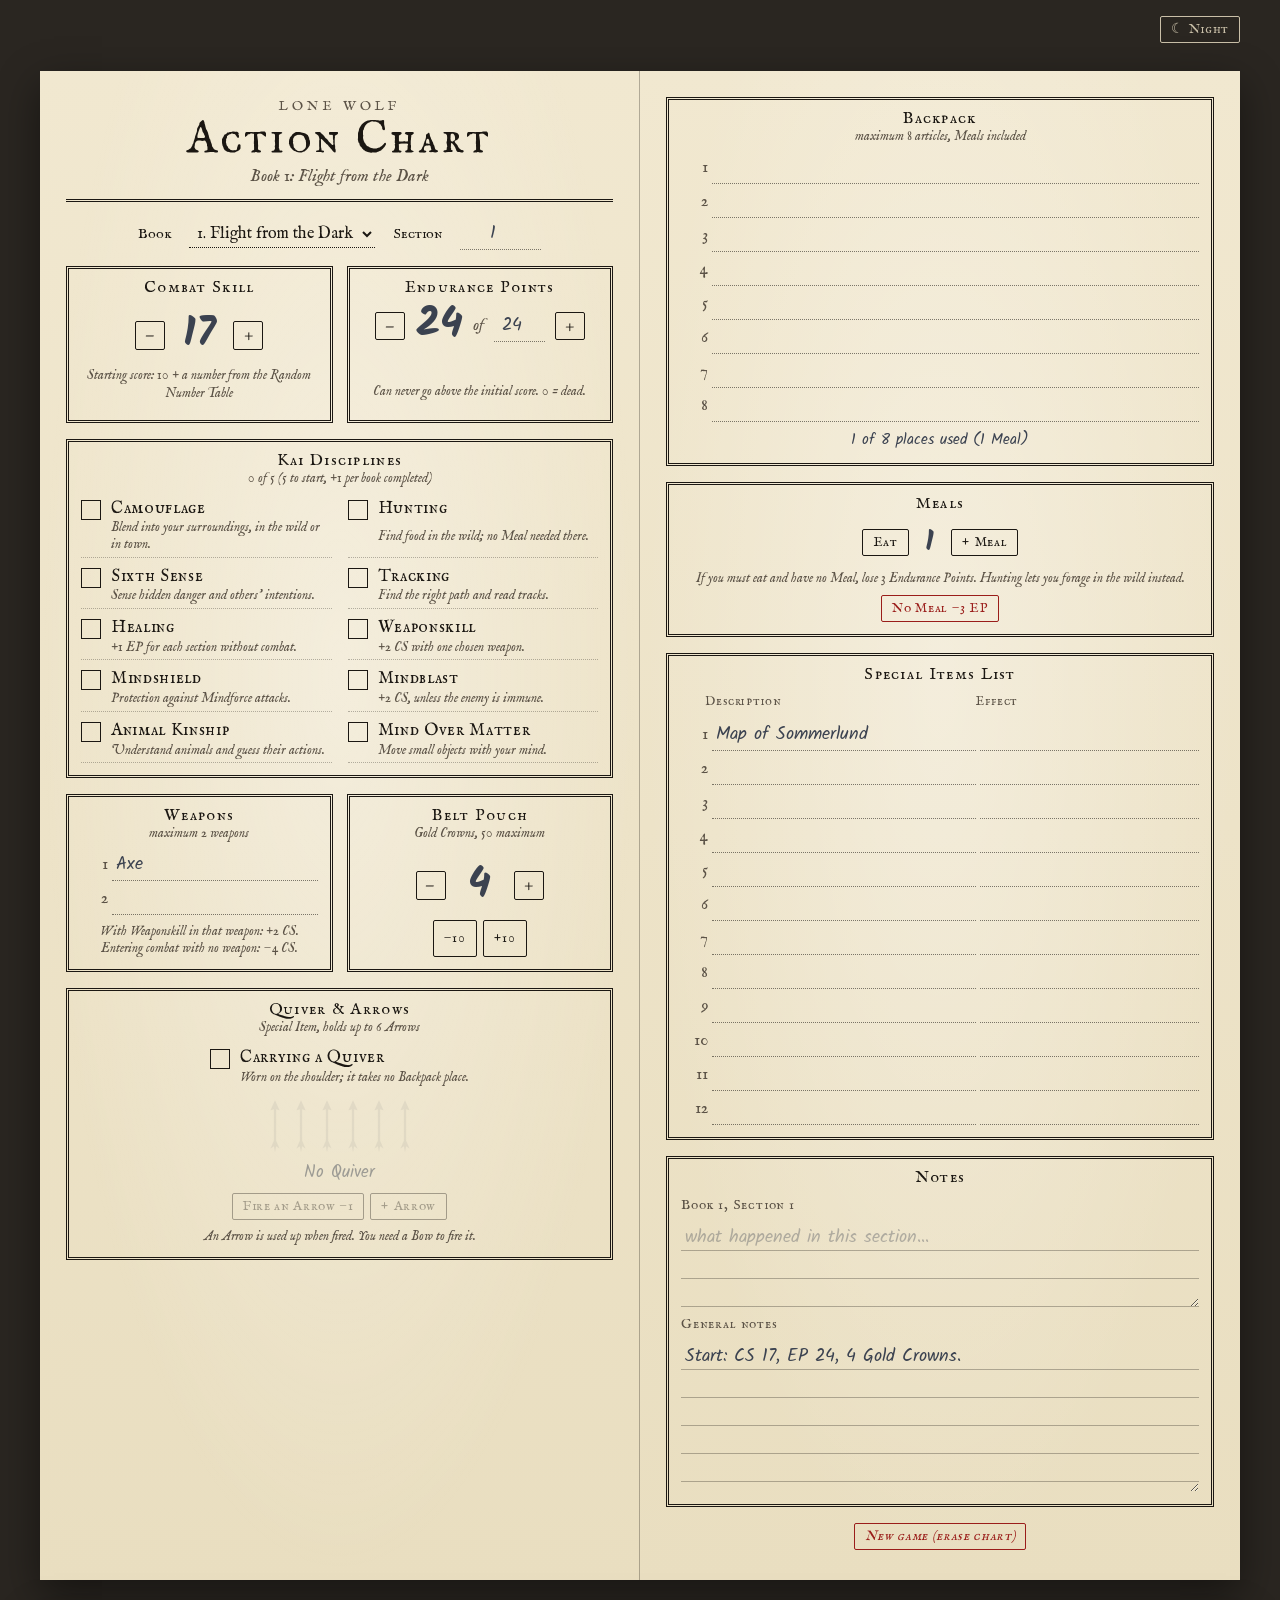
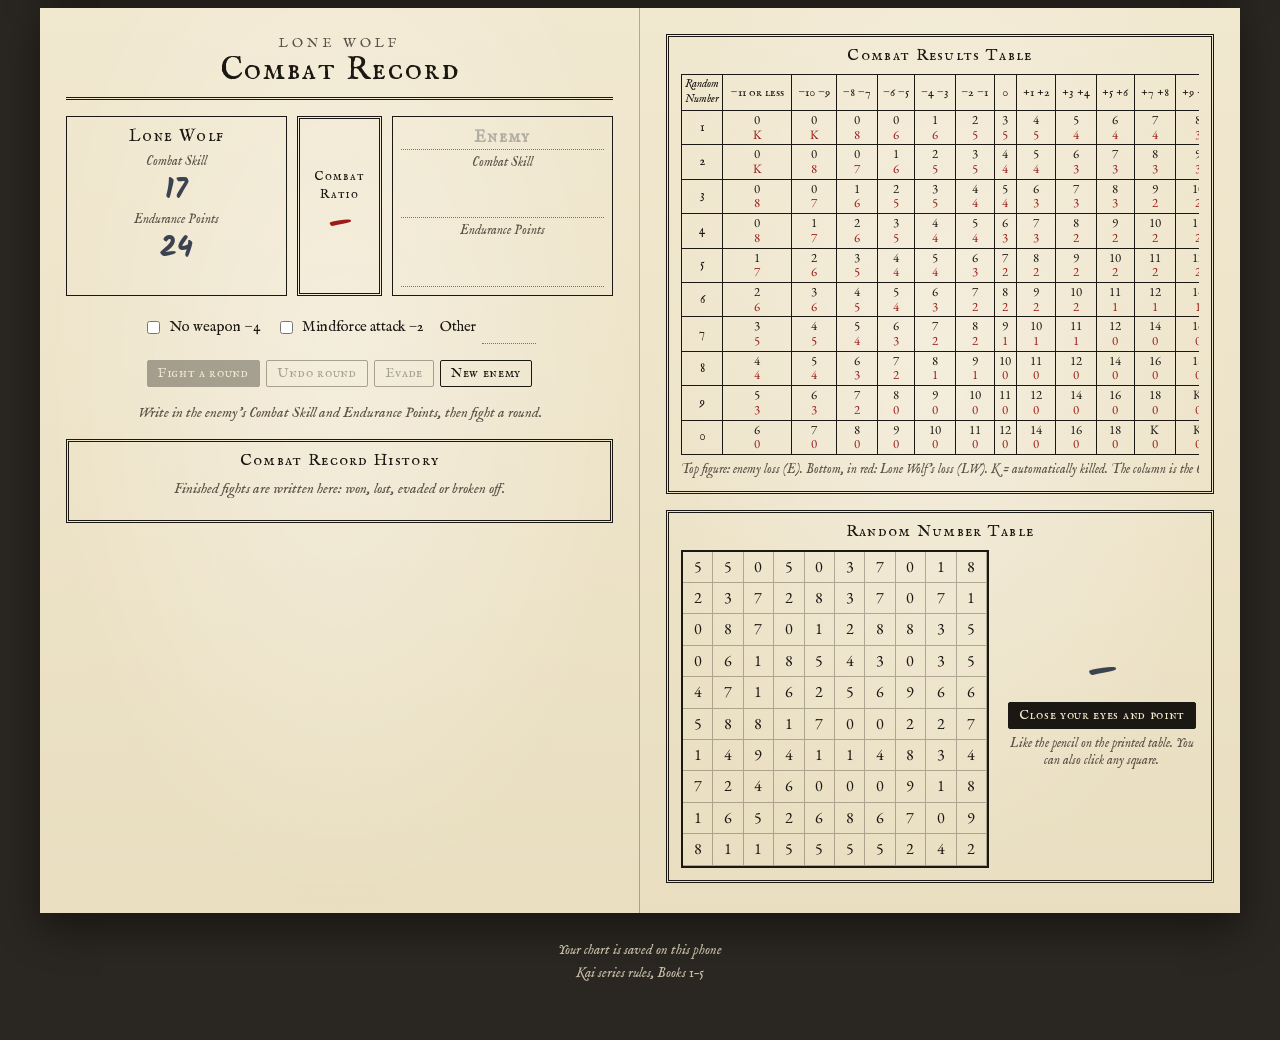
==== commit 4ac006a8: "Add Combat Record history, Quiver and Arrows, and per-section notes - Finished fights (won, killed, " ====
--- a/LoneWolf-android/app/src/main/assets/index.html
+++ b/LoneWolf-android/app/src/main/assets/index.html
@@ -132,6 +132,31 @@
 .log th{font-family:var(--title);font-weight:400;font-size:.78rem;letter-spacing:.06em;color:var(--ink-soft);border-bottom:1px solid var(--ink);text-align:center;padding:2px}
 .log td{font-family:var(--hand);color:var(--pencil);text-align:center;border-bottom:1px dotted var(--faint);padding:1px 2px}
 .log td.l{color:var(--red)}
+.hist{width:100%;min-width:480px;border-collapse:collapse;font-size:.9rem}
+.hist th{font-family:var(--title);font-weight:400;font-size:.76rem;letter-spacing:.06em;color:var(--ink-soft);border-bottom:1px solid var(--ink);padding:2px 4px;text-align:center}
+.hist td{font-family:var(--hand);color:var(--pencil);text-align:center;border-bottom:1px dotted var(--faint);padding:1px 4px}
+.hist td.name{text-align:left}
+.hist td.l,.hist td.lost{color:var(--red)}
+.hist td.won{color:var(--pencil);font-weight:700}
+
+/* section notes */
+.sublab{font-family:var(--title);font-size:.85rem;letter-spacing:.06em;color:var(--ink-soft)}
+textarea.hand.short{min-height:5.25rem}
+.secnotes{display:grid;max-height:240px;overflow:auto}
+.secnotes:empty{display:none}
+.secnote{display:grid;grid-template-columns:5.5em minmax(0,1fr);gap:8px;text-align:left;border:0;border-bottom:1px dotted var(--faint);border-radius:0;padding:3px 2px;
+  background:transparent;font-family:var(--hand);font-size:1rem;letter-spacing:0;color:var(--pencil)}
+.secnote b{font-family:var(--title);font-weight:400;font-size:.85rem;color:var(--ink-soft);white-space:nowrap}
+.secnote span{overflow:hidden;text-overflow:ellipsis;white-space:nowrap}
+.secnote.cur{background:var(--hl)}
+
+/* quiver */
+.disc.qv{border-bottom:0;justify-self:center}
+.arrows{display:flex;justify-content:center;align-items:end;gap:12px;min-height:56px}
+.arrows svg{width:14px;height:54px;fill:var(--pencil)}
+.arrows svg.off{opacity:.16}
+.arrow-count{text-align:center;font-family:var(--hand);color:var(--pencil)}
+.quiver-off .arrows,.quiver-off .arrow-count{opacity:.45}
 .empty{font-family:var(--fell);font-style:italic;color:var(--ink-soft);text-align:center;font-size:.92rem}
 
 .scroll{overflow-x:auto}
@@ -216,6 +241,15 @@
           <div class="tools"><button data-step="gold:-10">−10</button><button data-step="gold:10">+10</button></div>
         </div>
       </div>
+
+      <div class="box" id="quiverBox">
+        <div class="cap">Quiver &amp; Arrows<small>Special Item, holds up to 6 Arrows</small></div>
+        <label class="disc qv"><input type="checkbox" id="quiver"><span class="tick"></span><b>Carrying a Quiver</b><small>Worn on the shoulder; it takes no Backpack place.</small></label>
+        <div class="arrows" id="arrows" aria-hidden="true"></div>
+        <div class="arrow-count" id="arrowCount"></div>
+        <div class="tools"><button id="shoot">Fire an Arrow −1</button><button id="addArrow">+ Arrow</button></div>
+        <div class="rule">An Arrow is used up when fired. You need a Bow to fire it.</div>
+      </div>
     </div>
 
     <div class="page">
@@ -237,7 +271,11 @@
       </div>
       <div class="box">
         <div class="cap">Notes</div>
-        <textarea class="hand" id="notes" aria-label="Notes" placeholder="codes, choices, who waits for you in Holmgard…"></textarea>
+        <label class="sublab" for="secNote" id="secNoteLab">Section</label>
+        <textarea class="hand short" id="secNote" placeholder="what happened in this section…"></textarea>
+        <div class="secnotes" id="secNotes"></div>
+        <label class="sublab" for="notes">General notes</label>
+        <textarea class="hand" id="notes" placeholder="codes, choices, who waits for you in Holmgard…"></textarea>
       </div>
       <div class="confirm" id="newGameBox"></div>
     </div>
@@ -267,8 +305,13 @@
         <label>Other <input class="hand" type="number" id="mOther" step="1" aria-label="Other modifier"></label>
       </div>
       <div class="verdict" id="result" hidden></div>
-      <div class="tools"><button class="strong" id="fight">Fight a round</button><button id="undo">Undo round</button><button id="clearFoe">New enemy</button></div>
+      <div class="tools"><button class="strong" id="fight">Fight a round</button><button id="undo">Undo round</button><button id="evade">Evade</button><button id="clearFoe">New enemy</button></div>
       <div class="log" id="log"></div>
+      <div class="box">
+        <div class="cap">Combat Record History<small id="histSum"></small></div>
+        <div class="scroll" id="history"></div>
+        <div class="confirm" id="histClearBox"></div>
+      </div>
     </div>
 
     <div class="page">
@@ -347,12 +390,17 @@
     weapons:["Axe",""],pack:Array(8).fill(""),meals:1,gold:g,
     special:["Map of Sommerlund","","","","","","","","","","",""],specialFx:Array(12).fill(""),
     notes:"Start: CS "+(10+r1)+", EP "+ep+", "+g+" Gold Crowns.",
-    foe:{name:"",cs:"",ep:""},mods:{mind:false,ws:false,now:false,psi:false,other:0},log:[]};
+    foe:{name:"",cs:"",ep:""},mods:{mind:false,ws:false,now:false,psi:false,other:0},log:[],
+    foeDone:false,history:[],quiver:false,arrows:0,secNotes:{}};
 }
 function migrate(s){
   if(!s||s.v!==1)return null;
   if(s.meals==null){const m=x=>/^(meal|obrok)s?$/i.test((x||"").trim());s.meals=s.pack.filter(m).length;s.pack=s.pack.map(x=>m(x)?"":x)}
   if(!s.specialFx)s.specialFx=Array(12).fill("");
+  if(!Array.isArray(s.history))s.history=[];
+  if(s.quiver==null){s.quiver=false;s.arrows=0}
+  if(s.foeDone==null)s.foeDone=false;
+  if(!s.secNotes||typeof s.secNotes!=="object"||Array.isArray(s.secNotes))s.secNotes={};
   return s;
 }
 let S;try{S=migrate(JSON.parse(localStorage.getItem(KEY)||"null"))}catch(e){S=null}
@@ -402,6 +450,22 @@
   if(lwDead){res.hidden=false;res.className="verdict lose";res.textContent="Your life and your quest end here."}
   else if(foeDead){res.hidden=false;res.className="verdict";res.textContent=(S.foe.name||"The enemy")+" is defeated"}
   else res.hidden=true;
+  $("evade").disabled=!S.log.length||S.foeDone;
+  const sk=secKey(),hasSec=String(S.section).trim()!=="";
+  $("secNoteLab").textContent=hasSec?"Book "+S.book+", Section "+S.section:"Write a section number above to add a section note";
+  $("secNote").disabled=!hasSec;setVal("secNote",hasSec?(S.secNotes[sk]||""):"");
+  const keys=Object.keys(S.secNotes).sort((a,b)=>{const[x,y]=a.split(":").map(Number),[u,v]=b.split(":").map(Number);return x-u||y-v});
+  $("secNotes").innerHTML=keys.map(k=>{const[b,s]=k.split(":");return `<button class="secnote${k===sk?" cur":""}" data-goto="${esc(k)}" title="Go to Book ${b}, Section ${esc(s)}"><b>${b} · §${esc(s)}</b><span>${esc(S.secNotes[k])}</span></button>`}).join("");
+  $("quiverBox").classList.toggle("quiver-off",!S.quiver);$("quiver").checked=S.quiver;
+  $("arrows").innerHTML=Array.from({length:6},(_,i)=>`<svg viewBox="0 0 12 48" class="${i<S.arrows?"":"off"}"><path d="M6 1 L10 10 L7 9 L7 37 L10 44 L7 42 L6 47 L5 42 L2 44 L5 37 L5 9 L2 10 Z"/></svg>`).join("");
+  $("arrowCount").textContent=S.quiver?S.arrows+" of 6 Arrows":"No Quiver";
+  $("shoot").disabled=!S.quiver||S.arrows<=0;$("addArrow").disabled=!S.quiver||S.arrows>=6;
+  const H=S.history,won=H.filter(h=>h.outcome==="Won").length;
+  $("histSum").textContent=H.length?H.length+" fight"+(H.length===1?"":"s")+", "+won+" won":"";
+  $("history").innerHTML=H.length?`<table class="hist"><thead><tr><th>#</th><th>Book / Section</th><th>Enemy</th><th>CS</th><th>EP</th><th>Rounds</th><th>LW lost</th><th>Result</th></tr></thead><tbody>`+
+    H.map((h,i)=>`<tr><td>${H.length-i}</td><td>${h.book} / ${esc(h.section)}</td><td class="name">${esc(h.name)}</td><td>${esc(h.cs)}</td><td>${esc(h.ep)}</td><td>${h.rounds}</td><td class="l">−${h.lost}</td><td class="${h.outcome==="Won"?"won":h.outcome==="Killed"?"lost":""}">${h.outcome}</td></tr>`).join("")+`</tbody></table>`
+    :`<div class="empty">Finished fights are written here: won, lost, evaded or broken off.</div>`;
+  if(!H.length)$("histClearBox").innerHTML="";else if(!$("histClearBox").children.length)histIdle();
   $("fight").disabled=lwDead||foeDead||noFoe||S.foe.ep==="";$("undo").disabled=!S.log.length;
   $("log").innerHTML=S.log.length?`<table><thead><tr><th>Round</th><th>Number</th><th>Ratio</th><th>Enemy</th><th>Lone Wolf</th></tr></thead><tbody>`+
     S.log.map((l,i)=>`<tr><td>${i+1}</td><td>${l.n}</td><td>${l.ratio>0?"+":""}${l.ratio}</td><td>−${l.e}</td><td class="l">−${l.l}</td></tr>`).reverse().join("")+`</tbody></table>`
@@ -415,6 +479,18 @@
   catch(e){$("status").textContent="Couldn't save to your account; your chart is saved in this browser"}
   writing=false;if(again){again=false;push()}}
 function change(fn){fn();save();render()}
+const secKey=()=>S.book+":"+String(S.section).trim();
+const esc=v=>String(v??"").replace(/[&<>"']/g,c=>({"&":"&amp;","<":"&lt;",">":"&gt;",'"':"&quot;","'":"&#39;"}[c]));
+function archive(outcome){
+  if(!S.log.length)return;
+  const e=S.log.reduce((a,x)=>a+x.e,0),l=S.log.reduce((a,x)=>a+x.l,0);
+  S.history.unshift({book:S.book,section:S.section,name:S.foe.name||"Enemy",cs:S.foe.cs,ep:Number(S.foe.ep)+e,rounds:S.log.length,lost:l,outcome});
+  if(S.history.length>300)S.history.length=300;
+}
+function resetFoe(){S.foe={name:"",cs:"",ep:""};S.log=[];S.foeDone=false;S.mods.now=false;S.mods.psi=false;S.mods.other=0}
+function histIdle(){const box=$("histClearBox");box.innerHTML=`<button id="histClear">Clear history</button>`;
+  $("histClear").onclick=()=>{box.innerHTML=`<span>Erase all past fights?</span><button class="red" id="hcYes">Yes, clear</button><button id="hcNo">Cancel</button>`;
+    $("hcYes").onclick=()=>{box.innerHTML="";change(()=>S.history=[])};$("hcNo").onclick=histIdle}}
 
 document.addEventListener("click",e=>{
   const b=e.target.closest("[data-step]");if(b){const [k,d]=b.dataset.step.split(":"),n=Number(d);
@@ -443,13 +519,21 @@
 $("foeEp").oninput=e=>change(()=>S.foe.ep=e.target.value===""?"":Number(e.target.value));
 [["mMind","mind"],["mWs","ws"],["mNoW","now"],["mPsi","psi"]].forEach(([id,k])=>$(id).onchange=e=>change(()=>S.mods[k]=e.target.checked));
 $("mOther").oninput=e=>change(()=>S.mods.other=Number(e.target.value)||0);
-$("clearFoe").onclick=()=>change(()=>{S.foe={name:"",cs:"",ep:""};S.log=[];S.mods.now=false;S.mods.psi=false;S.mods.other=0});
+$("clearFoe").onclick=()=>change(()=>{if(!S.foeDone)archive("Broken off");resetFoe()});
+$("secNote").oninput=e=>change(()=>{const k=secKey(),v=e.target.value;if(v.trim())S.secNotes[k]=v;else delete S.secNotes[k]});
+document.addEventListener("click",e=>{const g=e.target.closest("[data-goto]");if(!g)return;const i=g.dataset.goto.indexOf(":");
+  change(()=>{S.book=Number(g.dataset.goto.slice(0,i));S.section=g.dataset.goto.slice(i+1)})});
+$("evade").onclick=()=>change(()=>{if(!S.foeDone)archive("Evaded");resetFoe()});
+$("quiver").onchange=e=>change(()=>{S.quiver=e.target.checked;if(!S.quiver)S.arrows=0});
+$("shoot").onclick=()=>change(()=>S.arrows=Math.max(0,S.arrows-1));
+$("addArrow").onclick=()=>change(()=>S.arrows=Math.min(6,S.arrows+1));
 $("rollBtn").onclick=()=>pick();
 $("fight").onclick=()=>change(()=>{
   const n=pick(),r=ratio(),row=n===0?9:n-1,col=colOf(r),[ce,cl]=CRT[row][col];
   const fe=Number(S.foe.ep),e=ce==="K"?fe:Number(ce),l=cl==="K"?S.ep:Number(cl);
-  S.foe.ep=Math.max(0,fe-e);S.ep=Math.max(0,S.ep-l);S.log.push({n,ratio:r,row,col,e,l})});
-$("undo").onclick=()=>change(()=>{const l=S.log.pop();if(!l)return;S.foe.ep=Number(S.foe.ep)+l.e;S.ep=Math.min(S.epMax,S.ep+l.l)});
+  S.foe.ep=Math.max(0,fe-e);S.ep=Math.max(0,S.ep-l);S.log.push({n,ratio:r,row,col,e,l});
+  if(S.foe.ep<=0||S.ep<=0){archive(S.ep<=0?"Killed":"Won");S.foeDone=true}});
+$("undo").onclick=()=>change(()=>{if(S.foeDone){S.history.shift();S.foeDone=false}const l=S.log.pop();if(!l)return;S.foe.ep=Number(S.foe.ep)+l.e;S.ep=Math.min(S.epMax,S.ep+l.l)});
 
 function newGameIdle(){const box=$("newGameBox");box.innerHTML=`<button class="red" id="newGame">New game (erase chart)</button>`;
   $("newGame").onclick=()=>{box.innerHTML=`<span>Erase everything and roll new scores?</span><button class="red" id="ngYes">Yes, new game</button><button id="ngNo">Cancel</button>`;
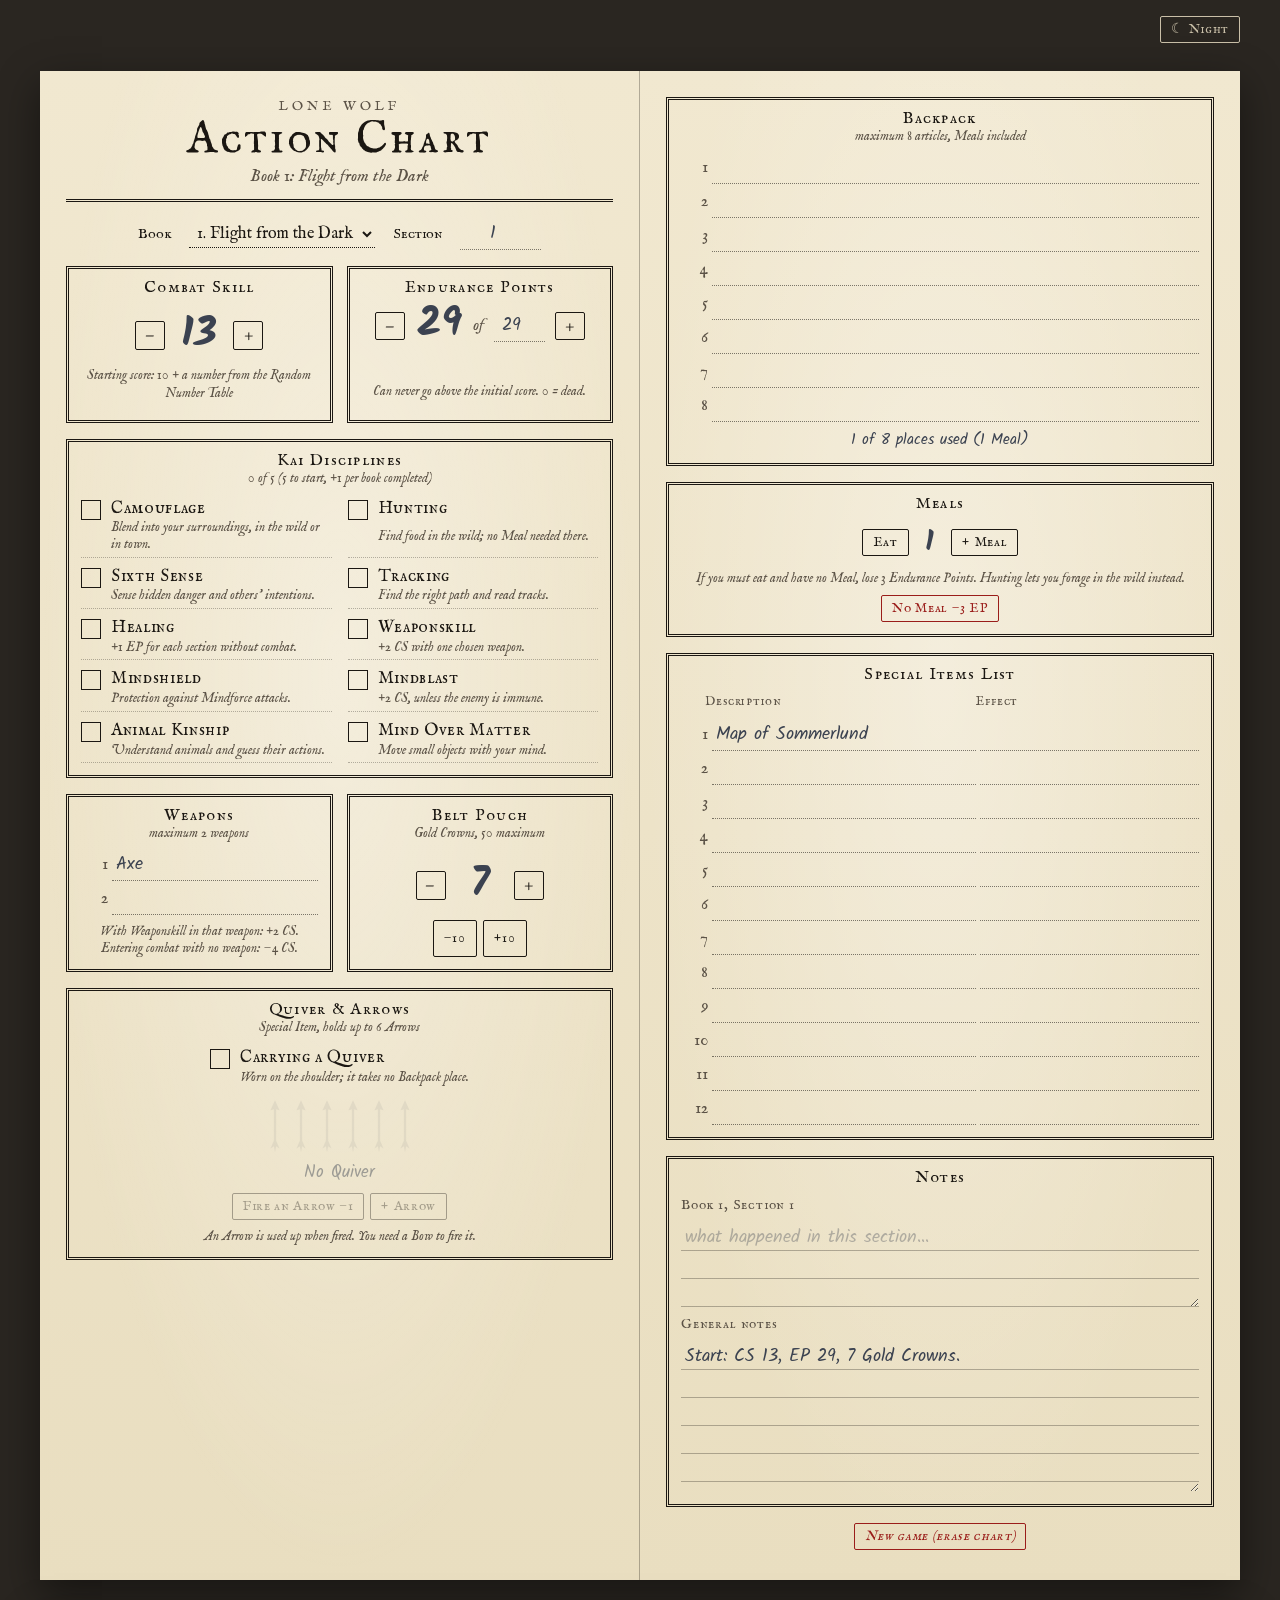
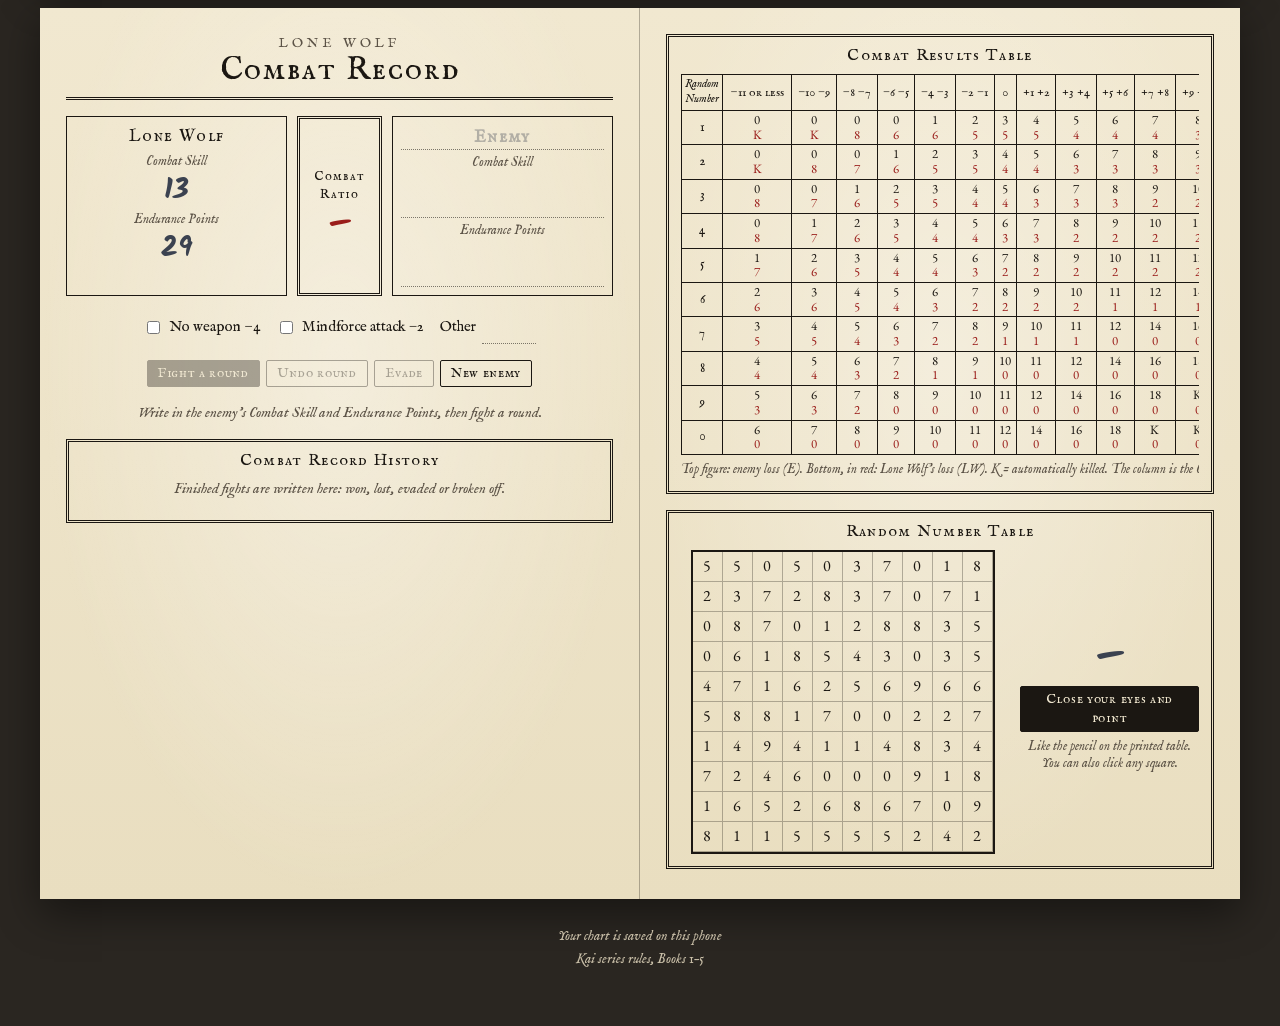
==== commit a4bdf49d: "Random Number Table fits its box on phones The grid used fixed 1.9em columns and overflowed narrow s" ====
--- a/LoneWolf-android/app/src/main/assets/index.html
+++ b/LoneWolf-android/app/src/main/assets/index.html
@@ -173,10 +173,10 @@
 .crt caption{caption-side:bottom;font-family:var(--fell);font-style:italic;color:var(--ink-soft);font-size:.8rem;padding-top:6px;text-align:left}
 .crt .corner{font-family:var(--fell);font-style:italic;font-size:.7rem}
 
-.rnt-wrap{display:grid;grid-template-columns:auto minmax(0,1fr);gap:16px;align-items:center}
-@media (max-width:480px){.rnt-wrap{grid-template-columns:minmax(0,1fr);justify-items:center}}
-.rnt{display:grid;grid-template-columns:repeat(10,1.9em);border:2px solid var(--ink);font-family:var(--serif);font-size:1rem}
-.rnt span{display:grid;place-items:center;height:1.9em;border-right:1px solid var(--faint);border-bottom:1px solid var(--faint);position:relative;cursor:pointer;user-select:none}
+.rnt-wrap{display:grid;grid-template-columns:minmax(0,19em) minmax(0,1fr);gap:16px;align-items:center}
+@media (max-width:640px){.rnt-wrap{grid-template-columns:minmax(0,1fr)}}
+.rnt{display:grid;grid-template-columns:repeat(10,minmax(0,1fr));width:100%;max-width:19em;justify-self:center;box-sizing:border-box;border:2px solid var(--ink);font-family:var(--serif);font-size:1rem}
+.rnt span{display:grid;place-items:center;aspect-ratio:1;min-width:0;border-right:1px solid var(--faint);border-bottom:1px solid var(--faint);position:relative;cursor:pointer;user-select:none}
 .rnt span:hover{background:var(--wash)}
 .rnt span.dot::after{content:"";position:absolute;inset:3px;border:2px solid var(--pencil);border-radius:50%;transform:rotate(-12deg)}
 .picked{display:grid;gap:6px;justify-items:center;text-align:center}
